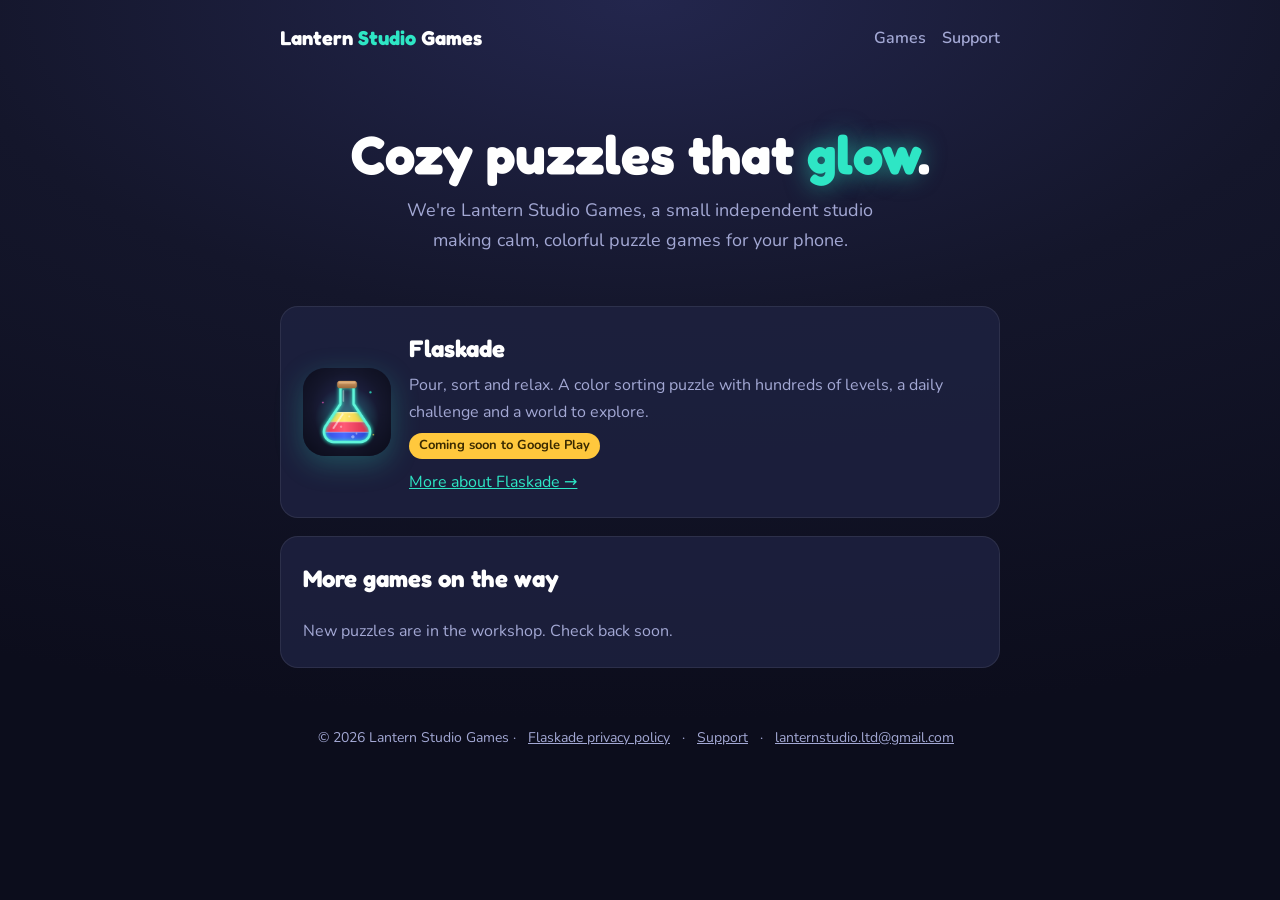
==== index.html @ a9c1ee09 "Lantern Studio Games website: home, Flaskade, privacy policy, support Includes app-ads.txt for AdMob" ====
<!doctype html>
<html lang="en">
<head>
<meta charset="utf-8">
<meta name="viewport" content="width=device-width, initial-scale=1">
<title>Lantern Studio Games</title>
<meta name="description" content="Lantern Studio Games makes cozy, colorful puzzle games for phones.">
<link rel="icon" href="./favicon.png">
<link rel="preconnect" href="https://fonts.googleapis.com">
<link rel="preconnect" href="https://fonts.gstatic.com" crossorigin>
<link href="https://fonts.googleapis.com/css2?family=Fredoka:wght@600;700&family=Nunito:wght@400;600;800&display=swap" rel="stylesheet">
<link rel="stylesheet" href="./assets/style.css">
</head>
<body>
<header class="site"><div class="wrap">
  <a class="brand" href="./">Lantern <span>Studio</span> Games</a>
  <nav><a href="./">Games</a><a href="./support/">Support</a></nav>
</div></header>
<main class="wrap">
  <section class="hero">
    <h1>Cozy puzzles that <span class="glow">glow</span>.</h1>
    <p>We're Lantern Studio Games, a small independent studio making calm, colorful puzzle games for your phone.</p>
  </section>
  <section class="card game">
    <img src="assets/flaskade-icon.png" alt="Flaskade app icon">
    <div>
      <h2>Flaskade</h2>
      <p>Pour, sort and relax. A color sorting puzzle with hundreds of levels, a daily challenge and a world to explore.</p>
      <span class="badge">Coming soon to Google Play</span>
      <p style="margin-top:10px"><a href="flaskade/">More about Flaskade →</a></p>
    </div>
  </section>
  <section class="card">
    <h2 style="margin-top:0;font-family:Fredoka,sans-serif">More games on the way</h2>
    <p style="color:var(--muted);margin:0">New puzzles are in the workshop. Check back soon.</p>
  </section>
</main>
<footer><div class="wrap">
  © 2026 Lantern Studio Games ·
  <a href="./flaskade/privacy/">Flaskade privacy policy</a> ·
  <a href="./support/">Support</a> ·
  <a href="mailto:lanternstudio.ltd@gmail.com">lanternstudio.ltd@gmail.com</a>
</div></footer>
</body>
</html>
---- assets/style.css ----
:root {
  --bg: #14162b;
  --bg-deep: #0c0d1c;
  --surface: #1e2140;
  --text: #ffffff;
  --muted: #a3a8d4;
  --accent: #2ee6c5;
  --coin: #ffc83d;
  --radius: 18px;
}
* { box-sizing: border-box; }
html { -webkit-text-size-adjust: 100%; }
body {
  margin: 0;
  font-family: "Nunito", system-ui, -apple-system, "Segoe UI", Roboto, sans-serif;
  background: radial-gradient(120% 80% at 50% 0%, #23264d 0%, var(--bg) 45%, var(--bg-deep) 100%) fixed;
  color: var(--text);
  line-height: 1.65;
}
a { color: var(--accent); }
.wrap { max-width: 760px; margin: 0 auto; padding: 0 20px; }
header.site { padding: 22px 0; }
header.site .wrap { display: flex; align-items: center; justify-content: space-between; gap: 12px; flex-wrap: wrap; }
.brand { font-family: "Fredoka", "Nunito", sans-serif; font-weight: 700; font-size: 20px; color: var(--text); text-decoration: none; }
.brand span { color: var(--accent); }
nav a { color: var(--muted); text-decoration: none; margin-left: 16px; font-weight: 600; }
nav a:hover { color: var(--text); }
.hero { text-align: center; padding: 48px 0 32px; }
.hero h1 { font-family: "Fredoka", sans-serif; font-size: clamp(34px, 7vw, 54px); line-height: 1.1; margin: 0 0 12px; }
.hero h1 .glow { color: var(--accent); text-shadow: 0 0 24px rgba(46, 230, 197, 0.55); }
.hero p { color: var(--muted); font-size: 18px; margin: 0 auto; max-width: 520px; }
.card {
  background: rgba(30, 33, 64, 0.85);
  border: 1px solid rgba(255, 255, 255, 0.08);
  border-radius: var(--radius);
  padding: 22px;
  margin: 18px 0;
}
.game { display: flex; gap: 18px; align-items: center; }
.game img { width: 88px; height: 88px; border-radius: 22px; flex: none; box-shadow: 0 8px 28px rgba(46, 230, 197, 0.25); }
.game h2 { margin: 0 0 4px; font-family: "Fredoka", sans-serif; }
.game p { margin: 0; color: var(--muted); }
.badge { display: inline-block; font-size: 13px; font-weight: 700; color: #3a2a00; background: var(--coin); border-radius: 999px; padding: 2px 10px; margin-top: 8px; }
.btn {
  display: inline-block; background: var(--accent); color: #0b2e2a; font-weight: 800;
  text-decoration: none; border-radius: 14px; padding: 12px 20px; margin: 6px 8px 6px 0;
}
.btn.ghost { background: transparent; color: var(--text); border: 1px solid rgba(255, 255, 255, 0.25); }
ul.features { padding-left: 20px; color: var(--muted); }
ul.features li { margin: 6px 0; }
.doc h1 { font-family: "Fredoka", sans-serif; font-size: 34px; margin: 24px 0 4px; }
.doc h2 { font-family: "Fredoka", sans-serif; font-size: 22px; margin: 30px 0 8px; }
.doc p, .doc li { color: #dfe2ff; }
.doc .updated { color: var(--muted); margin-top: 0; }
.doc table { width: 100%; border-collapse: collapse; margin: 10px 0; font-size: 15px; }
.doc th, .doc td { text-align: left; padding: 10px; border-bottom: 1px solid rgba(255, 255, 255, 0.1); vertical-align: top; }
.doc th { color: var(--accent); }
.table-scroll { overflow-x: auto; }
footer { color: var(--muted); font-size: 14px; text-align: center; padding: 40px 0 30px; }
footer a { color: var(--muted); margin: 0 8px; }
@media (max-width: 520px) {
  .game { flex-direction: column; text-align: center; }
  nav a { margin: 0 12px 0 0; }
}
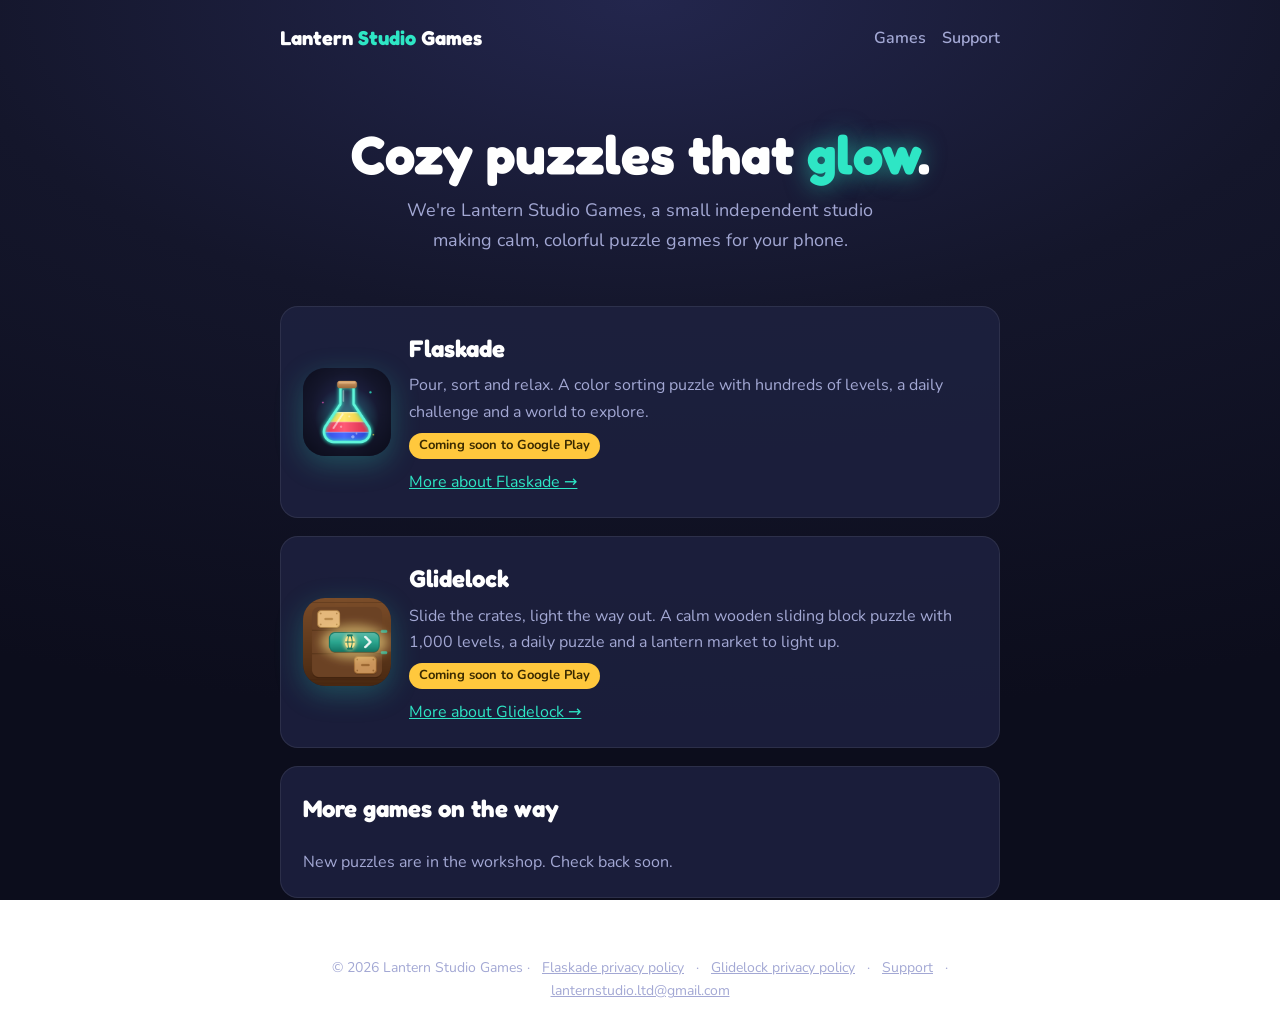
==== commit 67407685: "Add Glidelock: game page, privacy policy, support answers Co-Authored-By: Claude Opus 5.5 <noreply@a" ====
--- a/index.html
+++ b/index.html
@@ -4,7 +4,7 @@
 <meta charset="utf-8">
 <meta name="viewport" content="width=device-width, initial-scale=1">
 <title>Lantern Studio Games</title>
-<meta name="description" content="Lantern Studio Games makes cozy, colorful puzzle games for phones.">
+<meta name="description" content="Lantern Studio Games makes cozy, colorful puzzle games for phones: Flaskade and Glidelock.">
 <link rel="icon" href="./favicon.png">
 <link rel="preconnect" href="https://fonts.googleapis.com">
 <link rel="preconnect" href="https://fonts.gstatic.com" crossorigin>
@@ -30,6 +30,15 @@
       <p style="margin-top:10px"><a href="flaskade/">More about Flaskade →</a></p>
     </div>
   </section>
+  <section class="card game">
+    <img src="assets/glidelock-icon.png" alt="Glidelock app icon">
+    <div>
+      <h2>Glidelock</h2>
+      <p>Slide the crates, light the way out. A calm wooden sliding block puzzle with 1,000 levels, a daily puzzle and a lantern market to light up.</p>
+      <span class="badge">Coming soon to Google Play</span>
+      <p style="margin-top:10px"><a href="glidelock/">More about Glidelock →</a></p>
+    </div>
+  </section>
   <section class="card">
     <h2 style="margin-top:0;font-family:Fredoka,sans-serif">More games on the way</h2>
     <p style="color:var(--muted);margin:0">New puzzles are in the workshop. Check back soon.</p>
@@ -38,6 +47,7 @@
 <footer><div class="wrap">
   © 2026 Lantern Studio Games ·
   <a href="./flaskade/privacy/">Flaskade privacy policy</a> ·
+  <a href="./glidelock/privacy/">Glidelock privacy policy</a> ·
   <a href="./support/">Support</a> ·
   <a href="mailto:lanternstudio.ltd@gmail.com">lanternstudio.ltd@gmail.com</a>
 </div></footer>
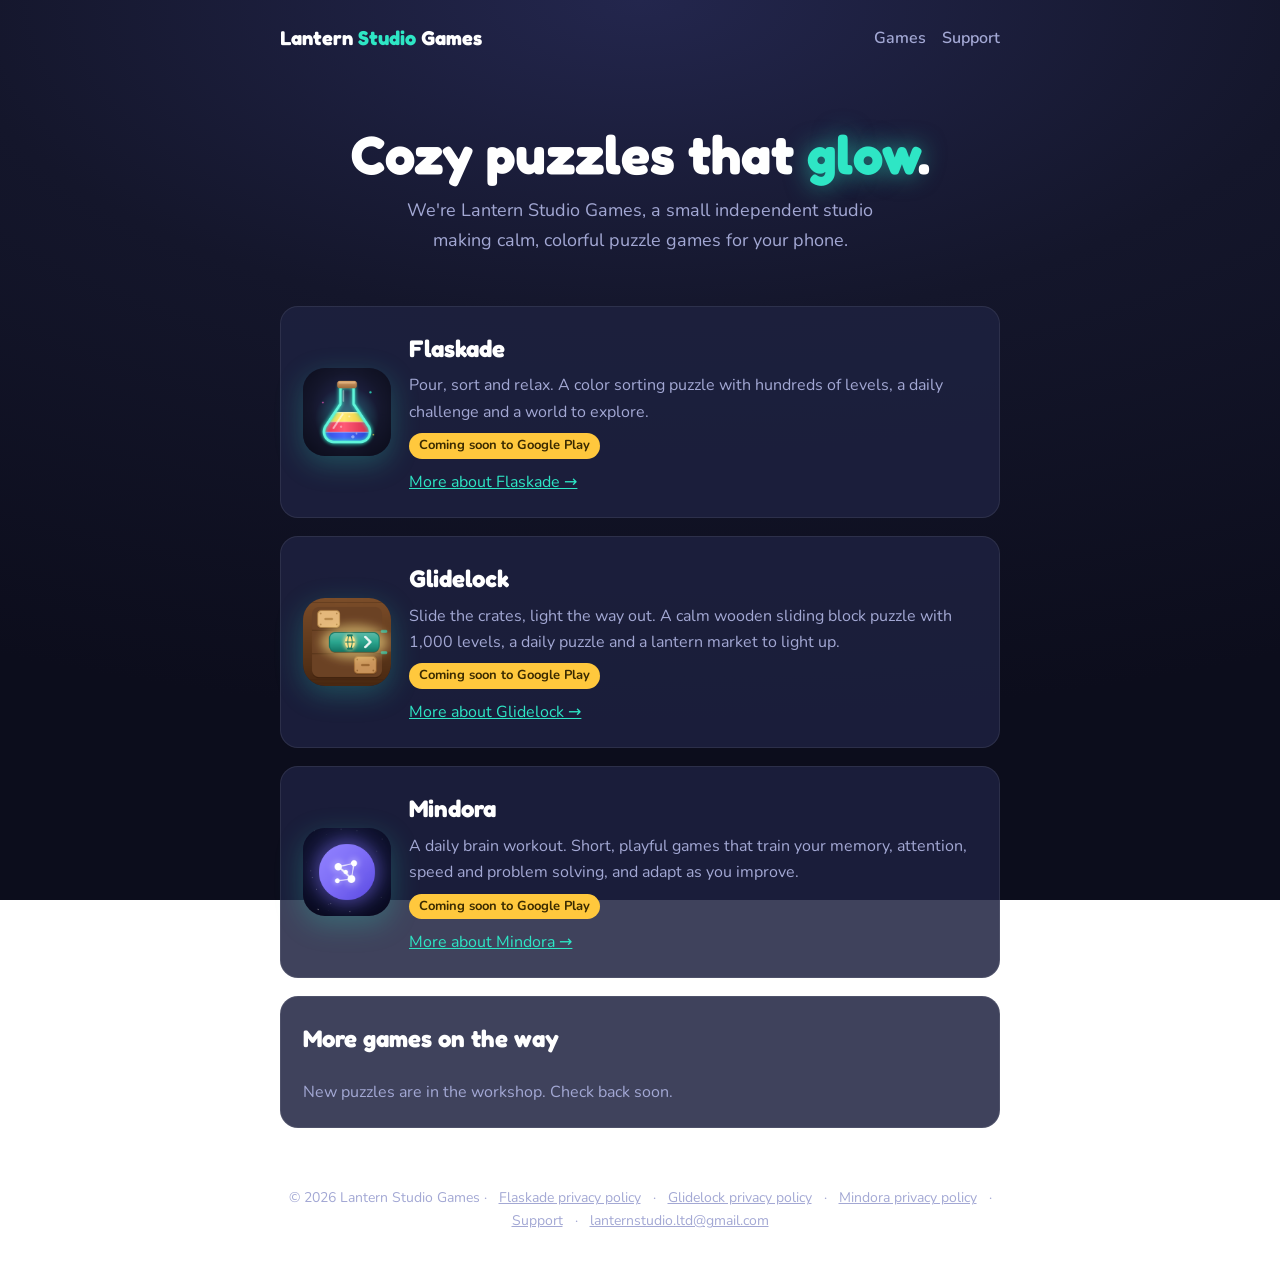
==== commit 4ee048bd: "Add Mindora: game page, privacy policy, support answers Co-Authored-By: Claude Opus 5.5 <noreply@ant" ====
--- a/index.html
+++ b/index.html
@@ -4,7 +4,7 @@
 <meta charset="utf-8">
 <meta name="viewport" content="width=device-width, initial-scale=1">
 <title>Lantern Studio Games</title>
-<meta name="description" content="Lantern Studio Games makes cozy, colorful puzzle games for phones: Flaskade and Glidelock.">
+<meta name="description" content="Lantern Studio Games makes cozy, colorful puzzle and brain games for phones: Flaskade, Glidelock and Mindora.">
 <link rel="icon" href="./favicon.png">
 <link rel="preconnect" href="https://fonts.googleapis.com">
 <link rel="preconnect" href="https://fonts.gstatic.com" crossorigin>
@@ -39,6 +39,15 @@
       <p style="margin-top:10px"><a href="glidelock/">More about Glidelock →</a></p>
     </div>
   </section>
+  <section class="card game">
+    <img src="assets/mindora-icon.png" alt="Mindora app icon">
+    <div>
+      <h2>Mindora</h2>
+      <p>A daily brain workout. Short, playful games that train your memory, attention, speed and problem solving, and adapt as you improve.</p>
+      <span class="badge">Coming soon to Google Play</span>
+      <p style="margin-top:10px"><a href="mindora/">More about Mindora →</a></p>
+    </div>
+  </section>
   <section class="card">
     <h2 style="margin-top:0;font-family:Fredoka,sans-serif">More games on the way</h2>
     <p style="color:var(--muted);margin:0">New puzzles are in the workshop. Check back soon.</p>
@@ -48,6 +57,7 @@
   © 2026 Lantern Studio Games ·
   <a href="./flaskade/privacy/">Flaskade privacy policy</a> ·
   <a href="./glidelock/privacy/">Glidelock privacy policy</a> ·
+  <a href="./mindora/privacy/">Mindora privacy policy</a> ·
   <a href="./support/">Support</a> ·
   <a href="mailto:lanternstudio.ltd@gmail.com">lanternstudio.ltd@gmail.com</a>
 </div></footer>
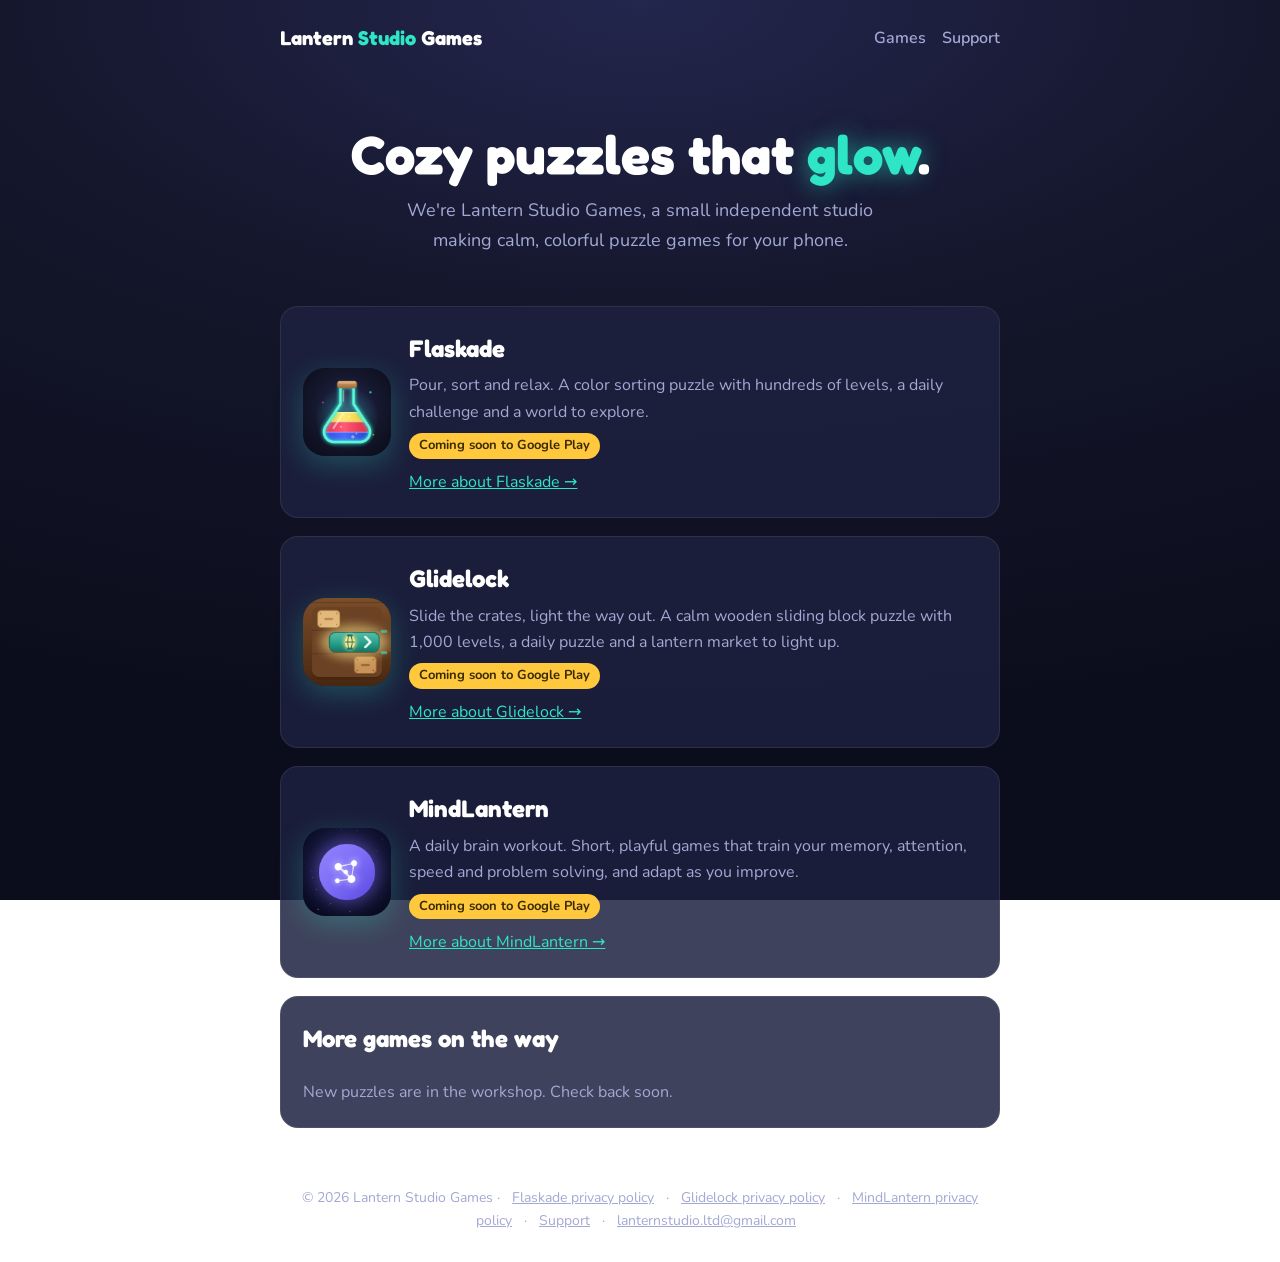
==== commit 21d50684: "Rename Mindora to MindLantern; old links redirect Co-Authored-By: Claude Opus 5.5 <noreply@anthropic" ====
--- a/index.html
+++ b/index.html
@@ -4,7 +4,7 @@
 <meta charset="utf-8">
 <meta name="viewport" content="width=device-width, initial-scale=1">
 <title>Lantern Studio Games</title>
-<meta name="description" content="Lantern Studio Games makes cozy, colorful puzzle and brain games for phones: Flaskade, Glidelock and Mindora.">
+<meta name="description" content="Lantern Studio Games makes cozy, colorful puzzle and brain games for phones: Flaskade, Glidelock and MindLantern.">
 <link rel="icon" href="./favicon.png">
 <link rel="preconnect" href="https://fonts.googleapis.com">
 <link rel="preconnect" href="https://fonts.gstatic.com" crossorigin>
@@ -40,12 +40,12 @@
     </div>
   </section>
   <section class="card game">
-    <img src="assets/mindora-icon.png" alt="Mindora app icon">
+    <img src="assets/mindlantern-icon.png" alt="MindLantern app icon">
     <div>
-      <h2>Mindora</h2>
+      <h2>MindLantern</h2>
       <p>A daily brain workout. Short, playful games that train your memory, attention, speed and problem solving, and adapt as you improve.</p>
       <span class="badge">Coming soon to Google Play</span>
-      <p style="margin-top:10px"><a href="mindora/">More about Mindora →</a></p>
+      <p style="margin-top:10px"><a href="mindlantern/">More about MindLantern →</a></p>
     </div>
   </section>
   <section class="card">
@@ -57,7 +57,7 @@
   © 2026 Lantern Studio Games ·
   <a href="./flaskade/privacy/">Flaskade privacy policy</a> ·
   <a href="./glidelock/privacy/">Glidelock privacy policy</a> ·
-  <a href="./mindora/privacy/">Mindora privacy policy</a> ·
+  <a href="./mindlantern/privacy/">MindLantern privacy policy</a> ·
   <a href="./support/">Support</a> ·
   <a href="mailto:lanternstudio.ltd@gmail.com">lanternstudio.ltd@gmail.com</a>
 </div></footer>
